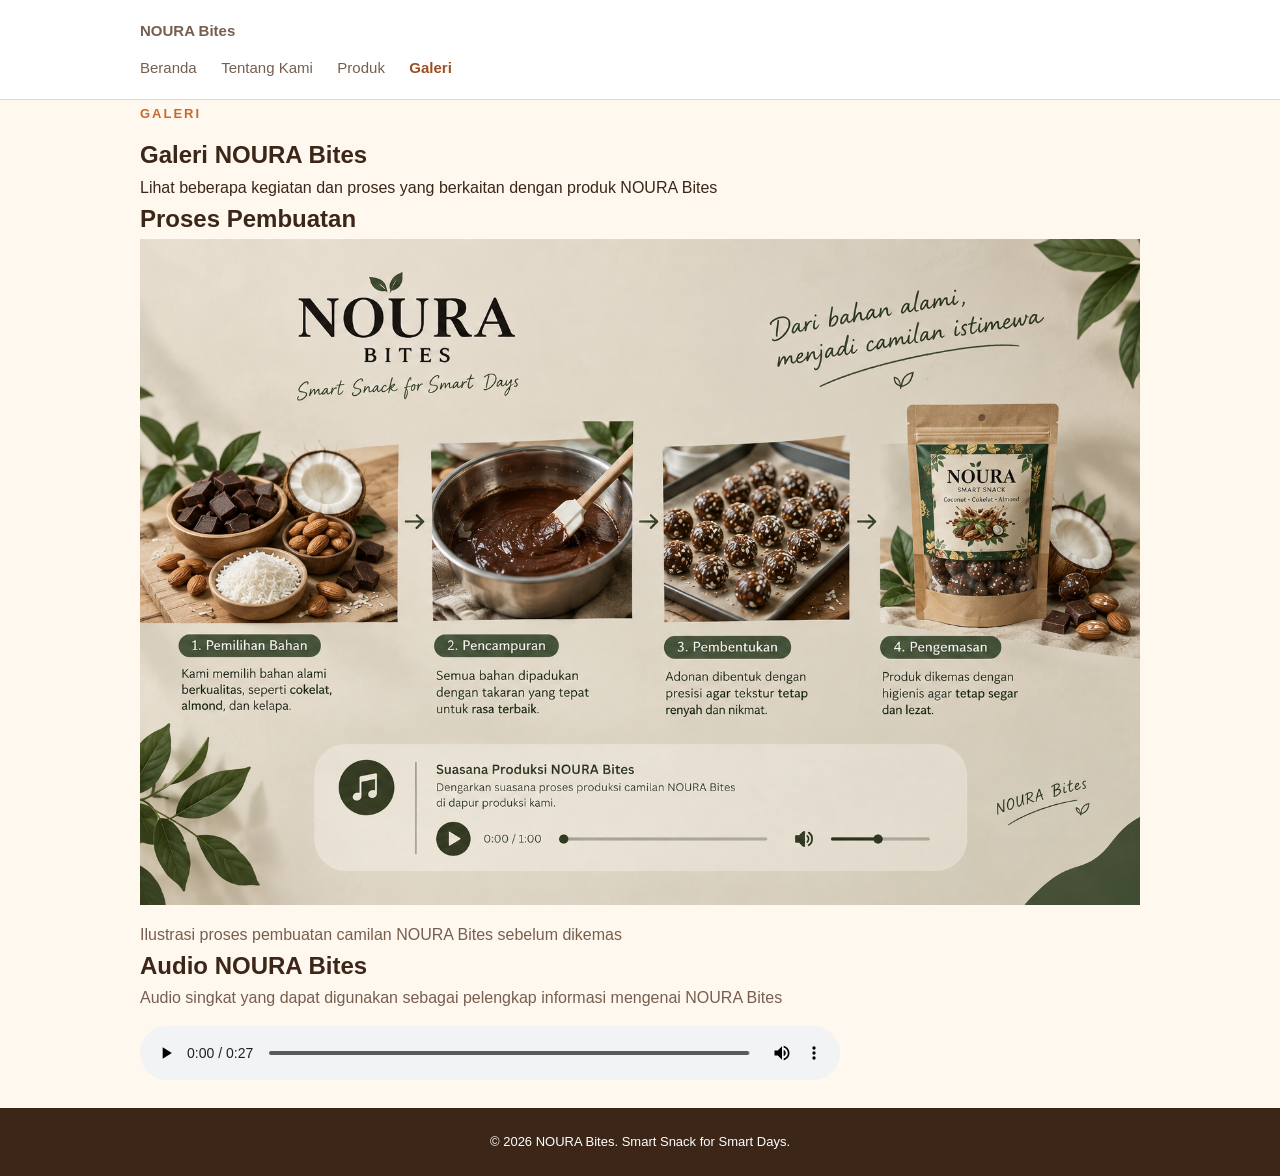
==== galeri.html @ 6779668d "feat(P03): tambah produk dan galeri" ====
<!DOCTYPE html>
<html lang="id">
<head>
    <meta charset="UTF-8">
    <meta name="viewport" content="width=device-width, initial-scale=1.0">
    <title>Galeri - NOURA Bites</title>
    <link rel="stylesheet" href="css/style.css">
</head>
<body>
    <!-- SKIP LINK -->
    <a class="skip-link" href="#konten">
        Lewati ke konten utama
    </a>

    <!-- HEADER -->
    <header class="site-header">
        <nav class="nav" aria-label="Navigasi Utama">

            <a class="brand" href="index.html">
                NOURA Bites
            </a>

            <ul>

                <li>
                    <a href="index.html">
                        Beranda
                    </a>
                </li>
                <li>
                    <a href="tentang.html">
                        Tentang Kami
                    </a>
                </li>
                <li>
                    <a href="produk.html">
                        Produk
                    </a>
                </li>
                <li>
                    <a href="galeri.html" aria-current="page">
                        Galeri
                    </a>
                </li>

            </ul>

        </nav>
    </header>

    <!-- MAIN -->
    <main id="konten" class="page">
        <!-- PENGANTAR GALERI -->
        <section aria-labelledby="galeri-title">
            <p class="eyebrow">
                GALERI
            </p>

            <h1 id="galeri-title">
                Galeri NOURA Bites
            </h1>
            <p>
                Lihat beberapa kegiatan dan proses yang berkaitan dengan produk NOURA Bites
            </p>
        </section>

        <section aria-labelledby="proses-title">
            <h2 id="proses-title">
                Proses Pembuatan
            </h2>
            <figure>
                <img src="assets/images/proses-noura.png"
                     alt="Ilustrasi proses pembuatan camilan NOURA Bites">
                <figcaption>Ilustrasi proses pembuatan camilan NOURA Bites sebelum dikemas</figcaption>
            </figure>
        </section>

        <section aria-labelledby="audio-title">
            <h2 id="audio-title">
                Audio NOURA Bites
            </h2>
           <p id="audio-description">
            Audio singkat yang dapat digunakan sebagai pelengkap informasi mengenai NOURA Bites
           </p>

           <audio controls aria-describedby="audio-description">
            <source src="assets/audio/noura-bites.mp3"
                    type="audio/mpeg">
                    Browser anda tidak mendukung pemutaran audio
           </audio>
        </section>
    </main>


    <!-- FOOTER -->
    <footer class="site-footer">

        <p>
            © 2026 NOURA Bites. Smart Snack for Smart Days.
        </p>

    </footer>
</body>
</html>
---- css/style.css ----
/* ==================================================
   1. RESET DAN DASAR
   ================================================== */

* {
    margin: 0;
    padding: 0;
    box-sizing: border-box;
}

body {
    line-height: 1.6;
    color: #3b2618;
    background-color: #fff8ef;
    font-family: Arial, sans-serif;
}

.page {
    width: 90%;
    max-width: 1000px;
    margin: 0 auto;
}

img {
    max-width: 100%;
    height: auto;
}


/* ==================================================
   2. HEADER DAN NAVIGASI
   ================================================== */

.site-header {
    padding: 18px 20px;
    background-color: #ffffff;
    border-bottom: 1px solid #ead8c8;
}

.nav {
    width: 90%;
    max-width: 1000px;
    margin: 0 auto;
}

.brand {
    display: inline-block;
    margin-bottom: 12px;
    color: #3b2618;
    font-size: 20px;
    font-weight: bold;
    text-decoration: none;
}

.nav ul {
    margin: 0;
    padding: 0;
    list-style: none;
}

.nav li {
    display: inline-block;
    margin-right: 20px;
}

.nav a {
    color: #765f4f;
    font-size: 15px;
    text-decoration: none;
}

.nav a:hover {
    color: #9f4f1f;
}

.nav a[aria-current="page"] {
    color: #9f4f1f;
    font-weight: bold;
}


/* ==================================================
   3. AKSESIBILITAS DAN FOCUS
   ================================================== */

.skip-link {
    position: absolute;
    left: -9999px;
    padding: 8px 12px;
    color: white;
    background-color: #3b2618;
    text-decoration: none;
    z-index: 1000;
}

.skip-link:focus {
    top: 8px;
    left: 8px;
}

a:focus-visible,
button:focus-visible,
audio:focus-visible {
    outline: 3px solid #c56b2d;
    outline-offset: 3px;
}


/* ==================================================
   4. TEKS UMUM
   ================================================== */

.eyebrow {
    display: inline-block;
    margin-bottom: 12px;
    color: #c56b2d;
    font-size: 13px;
    font-weight: bold;
    letter-spacing: 2px;
}

.section-heading {
    max-width: 750px;
    margin: 0 auto 40px;
    text-align: center;
}

.section-heading h1 {
    margin-bottom: 15px;
    font-size: 42px;
    line-height: 1.2;
}

.section-heading h2 {
    margin-bottom: 12px;
    font-size: 32px;
    line-height: 1.2;
}

.section-heading > p:last-child {
    color: #765f4f;
}


/* ==================================================
   5. BERANDA - HERO
   ================================================== */

.hero {
    min-height: 540px;
    display: flex;
    align-items: center;
    justify-content: space-between;
    gap: 50px;
    padding: 70px 0;
}

.hero-content {
    width: 55%;
    max-width: 580px;
}

.hero h1 {
    margin-bottom: 18px;
    font-size: 58px;
    line-height: 1.1;
}

.hero-text {
    margin-bottom: 14px;
    font-size: 23px;
    font-weight: bold;
}

.hero-description {
    max-width: 500px;
    margin-bottom: 28px;
    color: #765f4f;
}

.hero-product-circle {
    width: 40%;
    display: flex;
    flex-direction: column;
    align-items: center;
    justify-content: center;
    text-align: center;
}

.hero-image {
    width: 280px;
    max-width: 100%;
    height: auto;
}

.hero-product-circle > p {
    margin-top: 16px;
    color: #8a6d58;
    font-size: 14px;
}


/* ==================================================
   6. BUTTON
   ================================================== */

button {
    padding: 13px 22px;
    color: white;
    background-color: #9f4f1f;
    border: none;
    border-radius: 10px;
    font-size: 15px;
    font-weight: bold;
    cursor: pointer;
}

button:hover {
    background-color: #8d4319;
}


/* ==================================================
   7. BERANDA - PRODUK
   ================================================== */

.products-section {
    padding: 65px 0;
}

.products {
    display: grid;
    grid-template-columns: repeat(3, 1fr);
    gap: 25px;
    list-style: none;
}

.product-card {
    padding: 28px;
    background-color: white;
    border: 1px solid #ead8c8;
    border-radius: 16px;
    box-shadow: 0 6px 18px rgba(80, 45, 20, 0.07);
}

.product-card:hover {
    transform: translateY(-3px);
}

.product-icon {
    width: 60px;
    height: 60px;
    display: flex;
    align-items: center;
    justify-content: center;
    margin-bottom: 20px;
    background-color: #fff0df;
    border-radius: 15px;
    font-size: 28px;
}

.product-info h3 {
    margin-bottom: 10px;
    font-size: 21px;
}

.product-info p {
    margin-bottom: 18px;
    color: #765f4f;
    font-size: 14px;
}

.product-info strong {
    color: #c56b2d;
    font-size: 19px;
}

.product-card.featured {
    border: 2px solid #e2a36d;
}

.product-seller {
    display: inline-block;
    margin-bottom: 12px;
    padding: 5px 9px;
    color: #9f4f1f;
    background-color: #fff0df;
    border-radius: 20px;
    font-size: 11px;
    font-weight: bold;
}


/* ==================================================
   8. BERANDA - PROMO
   ================================================== */

.promo-section {
    display: flex;
    align-items: center;
    justify-content: space-between;
    gap: 30px;
    margin: 30px 0 55px;
    padding: 40px;
    color: white;
    background-color: #3b2618;
    border-radius: 20px;
}

.promo-section .eyebrow {
    color: #e7a56e;
}

.promo-section h2 {
    margin-bottom: 10px;
    font-size: 32px;
    line-height: 1.3;
}

.promo-section p:last-child {
    color: #ead8c8;
}


/* ==================================================
   9. KONTAK SINGKAT
   ================================================== */

.contact-section {
    padding: 45px 0 60px;
}

.contact-section .section-heading {
    max-width: 750px;
    padding: 30px;
    background-color: white;
    border: 1px solid #ead8c8;
    border-radius: 16px;
    box-shadow: 0 6px 18px rgba(80, 45, 20, 0.07);
}

.contact-section .section-heading p {
    margin-bottom: 10px;
    color: #765f4f;
}

.contact-section .section-heading strong {
    color: #3b2618;
}

.contact-section .section-heading a {
    color: #9f4f1f;
    font-weight: bold;
    text-decoration: none;
}

.contact-section .section-heading a:hover {
    text-decoration: underline;
}


/* ==================================================
   10. HALAMAN TENTANG KAMI
   ================================================== */

.about-section {
    padding: 65px 0;
}

.about-section > .section-heading {
    margin-bottom: 40px;
}

.about-section > section {
    margin-bottom: 24px;
    padding: 28px;
    background-color: white;
    border: 1px solid #ead8c8;
    border-radius: 16px;
    box-shadow: 0 6px 18px rgba(80, 45, 20, 0.07);
}

.about-section > section:last-child {
    margin-bottom: 0;
}

.about-section h2 {
    margin-bottom: 12px;
    font-size: 25px;
}

.about-section h3 {
    margin-top: 20px;
    margin-bottom: 8px;
    font-size: 20px;
}

.about-section p {
    margin-bottom: 10px;
    color: #765f4f;
}


/* ==================================================
   11. HALAMAN PRODUK
   ================================================== */

.product-intro {
    padding: 40px 0 25px;
    max-width: 800px;
}

.product-intro h1 {
    margin-bottom: 15px;
    font-size: 42px;
    line-height: 1.2;
}

.product-intro > p:last-child {
    color: #765f4f;
}


/* KATEGORI PRODUK */

.category-section {
    margin-bottom: 20px;
    padding: 30px;
    background-color: white;
    border-radius: 16px;
    box-shadow: 0 8px 25px rgba(80, 45, 20, 0.08);
}

.category-section h2 {
    margin-bottom: 15px;
    font-size: 24px;
}

.category-section ul {
    margin-top: 15px;
    padding: 0;
    list-style: none;
}

.category-section li {
    display: inline-block;
    margin-right: 8px;
    margin-bottom: 8px;
    padding: 8px 15px;
    color: #9f4f1f;
    background-color: #fff0df;
    border-radius: 20px;
    font-size: 14px;
    font-weight: bold;
}


/* KATALOG PRODUK */

.catalog-section {
    padding: 20px 0 50px;
}

.catalog-section h2 {
    margin-bottom: 15px;
    font-size: 28px;
}


/* ==================================================
   12. TABEL KATALOG
   ================================================== */

table {
    width: 100%;
    border-collapse: collapse;
    overflow: hidden;
    background-color: white;
    border-radius: 12px;
    box-shadow: 0 8px 25px rgba(80, 45, 20, 0.08);
}

caption {
    margin-bottom: 10px;
    color: #3b2618;
    font-weight: bold;
    text-align: left;
}

th,
td {
    padding: 12px 14px;
    text-align: left;
    border: 1px solid #ead8c8;
}

thead th {
    color: #3b2618;
    background-color: #f3dfc9;
}

tbody th {
    color: #3b2618;
    background-color: #fffaf5;
}

tbody td {
    color: #765f4f;
    background-color: white;
}

tbody tr:hover td,
tbody tr:hover th {
    background-color: #fff0df;
}


/* ==================================================
   13. HALAMAN GALERI
   ================================================== */

.gallery-intro {
    padding: 40px 0;
}

.gallery-intro h1 {
    margin-bottom: 15px;
    font-size: 42px;
    line-height: 1.2;
}

.gallery-intro > p:last-child {
    color: #765f4f;
}


/* CARD PROSES PEMBUATAN */

.gallery-process {
    margin-bottom: 30px;
    padding: 30px;
    background-color: white;
    border-radius: 16px;
    box-shadow: 0 8px 25px rgba(80, 45, 20, 0.08);
}

.gallery-process h2 {
    margin-bottom: 20px;
    font-size: 26px;
}


/* GAMBAR GALERI */

.gallery-process figure {
    margin: 0;
    padding: 0;
}

.gallery-process img {
    display: block;
    width: 100%;
    max-width: 800px;
    margin: 0 auto;
    border-radius: 10px;
}

figcaption {
    margin-top: 10px;
    color: #765f4f;
    line-height: 1.5;
}


/* AUDIO */

.gallery-audio {
    margin-bottom: 30px;
}

.gallery-audio h2 {
    margin-bottom: 15px;
    font-size: 26px;
}

#audio-description {
    margin-bottom: 15px;
    color: #765f4f;
}

audio {
    width: 100%;
    max-width: 700px;
}


/* ==================================================
   14. FOOTER
   ================================================== */

.site-footer {
    margin-top: 20px;
    padding: 24px 20px;
    color: white;
    background-color: #3b2618;
    text-align: center;
}

.site-footer p {
    font-size: 13px;
}


/* ==================================================
   15. RESPONSIVE - TABLET
   ================================================== */

@media (max-width: 800px) {

    .hero {
        flex-direction: column;
        text-align: center;
    }

    .hero-content {
        width: 100%;
    }

    .hero-description {
        margin-right: auto;
        margin-left: auto;
    }

    .hero-product-circle {
        width: 100%;
    }

    .products {
        grid-template-columns: 1fr;
    }

    .promo-section {
        flex-direction: column;
        text-align: center;
    }
}


/* ==================================================
   16. RESPONSIVE - HP
   ================================================== */

@media (max-width: 500px) {

    .page,
    .nav {
        width: 92%;
    }

    .nav li {
        margin-right: 10px;
        margin-bottom: 5px;
    }

    .nav a {
        font-size: 14px;
    }

    .hero {
        padding: 45px 0;
    }

    .hero h1 {
        font-size: 45px;
    }

    .hero-text {
        font-size: 20px;
    }

    .section-heading h1,
    .product-intro h1,
    .gallery-intro h1 {
        font-size: 32px;
    }

    .section-heading h2 {
        font-size: 28px;
    }

    .promo-section {
        padding: 30px 20px;
    }

    .promo-section h2 {
        font-size: 26px;
    }

    .about-section > section,
    .category-section,
    .gallery-audio {
        padding: 22px;
    }

    th,
    td {
        padding: 9px 10px;
        font-size: 14px;
    }
}
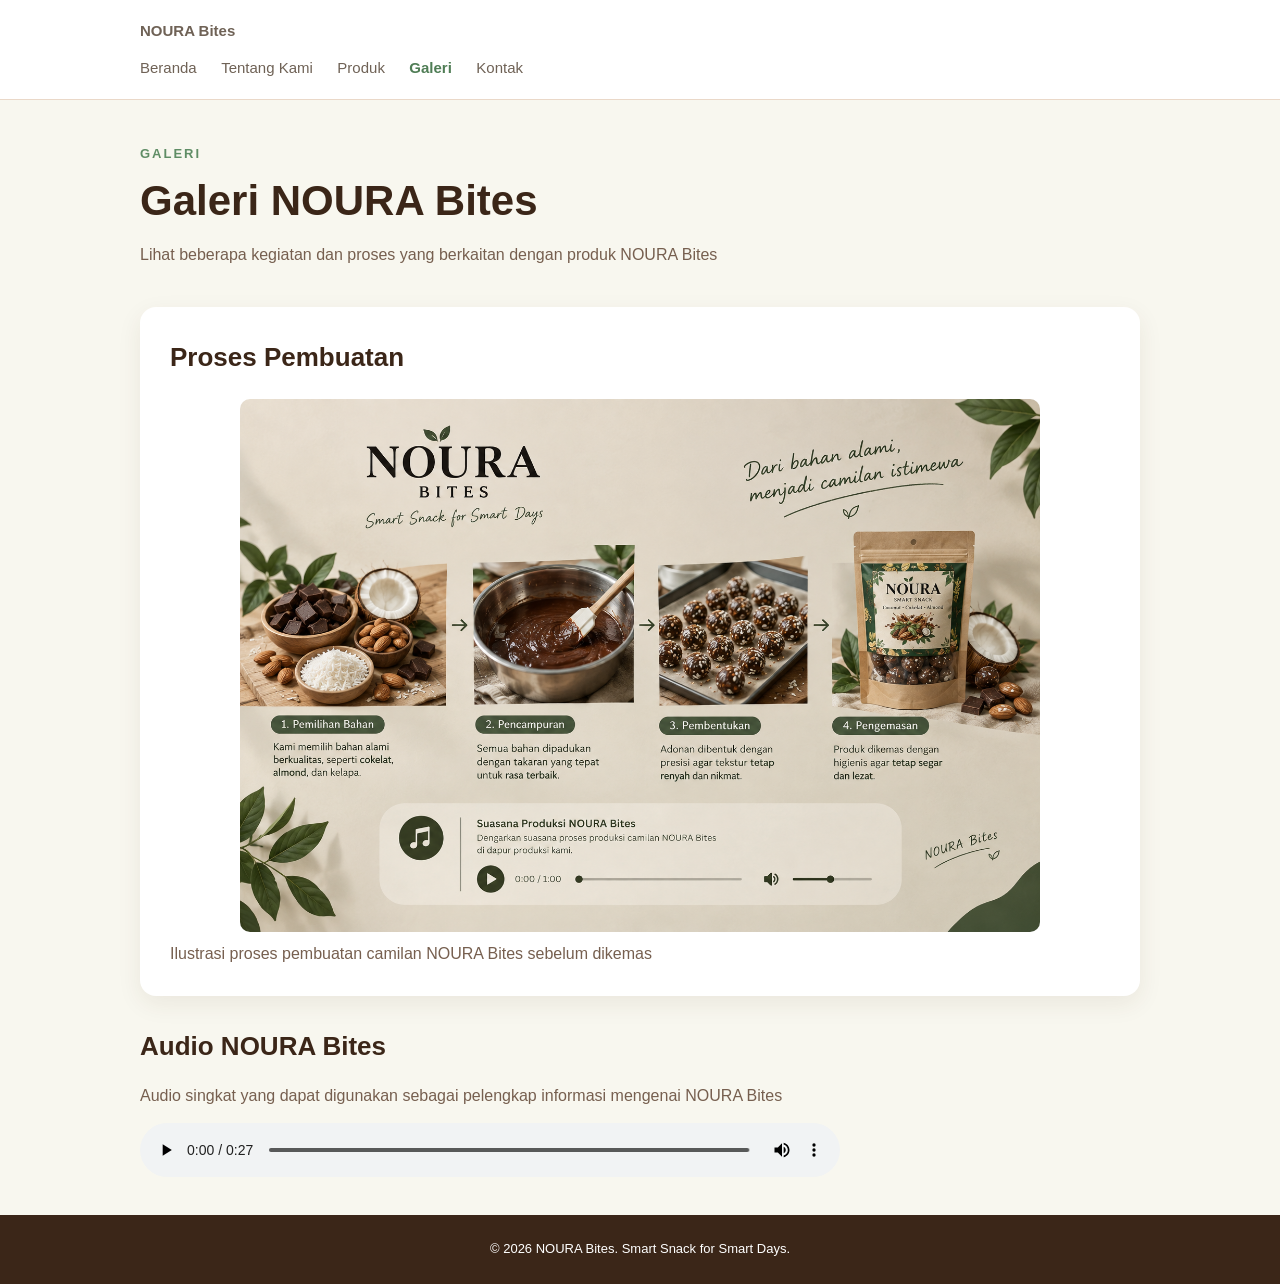
==== commit 056e81a4: "feat(p04): tambah form kontak aksesibel dan preview" ====
--- a/galeri.html
+++ b/galeri.html
@@ -8,66 +8,43 @@
 </head>
 <body>
     <!-- SKIP LINK -->
-    <a class="skip-link" href="#konten">
-        Lewati ke konten utama
-    </a>
+    <a class="skip-link" href="#konten">Lewati ke konten utama</a>
 
     <!-- HEADER -->
     <header class="site-header">
         <nav class="nav" aria-label="Navigasi Utama">
-
-            <a class="brand" href="index.html">
-                NOURA Bites
-            </a>
-
+            <a class="brand" href="index.html">NOURA Bites</a>
             <ul>
-
                 <li>
-                    <a href="index.html">
-                        Beranda
-                    </a>
+                    <a href="index.html">Beranda</a>
                 </li>
                 <li>
-                    <a href="tentang.html">
-                        Tentang Kami
-                    </a>
+                    <a href="tentang.html">Tentang Kami</a>
                 </li>
                 <li>
-                    <a href="produk.html">
-                        Produk
-                    </a>
+                    <a href="produk.html">Produk</a>
                 </li>
                 <li>
-                    <a href="galeri.html" aria-current="page">
-                        Galeri
-                    </a>
+                    <a href="galeri.html" aria-current="page">Galeri</a>
                 </li>
-
+                <li>
+                    <a href="kontak.html">Kontak</a>
+                </li>
             </ul>
-
         </nav>
     </header>
 
     <!-- MAIN -->
     <main id="konten" class="page">
         <!-- PENGANTAR GALERI -->
-        <section aria-labelledby="galeri-title">
-            <p class="eyebrow">
-                GALERI
-            </p>
-
-            <h1 id="galeri-title">
-                Galeri NOURA Bites
-            </h1>
-            <p>
-                Lihat beberapa kegiatan dan proses yang berkaitan dengan produk NOURA Bites
-            </p>
+        <section class="gallery-intro" aria-labelledby="galeri-title">
+            <p class="eyebrow">GALERI</p>
+            <h1 id="galeri-title">Galeri NOURA Bites</h1>
+            <p>Lihat beberapa kegiatan dan proses yang berkaitan dengan produk NOURA Bites</p>
         </section>
 
-        <section aria-labelledby="proses-title">
-            <h2 id="proses-title">
-                Proses Pembuatan
-            </h2>
+        <section class="gallery-process" aria-labelledby="proses-title">
+            <h2 id="proses-title">Proses Pembuatan</h2>
             <figure>
                 <img src="assets/images/proses-noura.png"
                      alt="Ilustrasi proses pembuatan camilan NOURA Bites">
@@ -75,30 +52,21 @@
             </figure>
         </section>
 
-        <section aria-labelledby="audio-title">
-            <h2 id="audio-title">
-                Audio NOURA Bites
-            </h2>
-           <p id="audio-description">
-            Audio singkat yang dapat digunakan sebagai pelengkap informasi mengenai NOURA Bites
-           </p>
-
-           <audio controls aria-describedby="audio-description">
-            <source src="assets/audio/noura-bites.mp3"
-                    type="audio/mpeg">
-                    Browser anda tidak mendukung pemutaran audio
-           </audio>
+        <section class="gallery-audio" aria-labelledby="audio-title">
+            <h2 id="audio-title">Audio NOURA Bites</h2>
+            <p id="audio-description">Audio singkat yang dapat digunakan sebagai pelengkap informasi mengenai NOURA Bites</p>
+            <audio controls aria-describedby="audio-description">
+                <source src="assets/audio/noura-bites.mp3"
+                        type="audio/mpeg">
+                        Browser anda tidak mendukung pemutaran audio
+            </audio>
         </section>
     </main>
 
 
     <!-- FOOTER -->
     <footer class="site-footer">
-
-        <p>
-            © 2026 NOURA Bites. Smart Snack for Smart Days.
-        </p>
-
+        <p>© 2026 NOURA Bites. Smart Snack for Smart Days.</p>
     </footer>
 </body>
 </html>
--- a/css/style.css
+++ b/css/style.css
@@ -11,7 +11,7 @@
 body {
     line-height: 1.6;
     color: #3b2618;
-    background-color: #fff8ef;
+    background-color: #f8f7ef;
     font-family: Arial, sans-serif;
 }
 
@@ -46,7 +46,7 @@
 .brand {
     display: inline-block;
     margin-bottom: 12px;
-    color: #3b2618;
+    color: #355c3a;
     font-size: 20px;
     font-weight: bold;
     text-decoration: none;
@@ -64,17 +64,17 @@
 }
 
 .nav a {
-    color: #765f4f;
+    color: #6f6256;
     font-size: 15px;
     text-decoration: none;
 }
 
 .nav a:hover {
-    color: #9f4f1f;
+    color: #4f7d55;
 }
 
 .nav a[aria-current="page"] {
-    color: #9f4f1f;
+    color: #4f7d55;
     font-weight: bold;
 }
 
@@ -113,7 +113,7 @@
 .eyebrow {
     display: inline-block;
     margin-bottom: 12px;
-    color: #c56b2d;
+    color: #5f8d65;
     font-size: 13px;
     font-weight: bold;
     letter-spacing: 2px;
@@ -151,12 +151,15 @@
     display: flex;
     align-items: center;
     justify-content: space-between;
-    gap: 50px;
-    padding: 70px 0;
+    gap: 80px;
+    padding: 70px 55px;
+    margin-top: 30px;
+    background: linear-gradient(135deg, #f5efe3, #eaf2e8);
+    border-radius: 28px;
 }
 
 .hero-content {
-    width: 55%;
+    width: 48%;
     max-width: 580px;
 }
 
@@ -179,7 +182,7 @@
 }
 
 .hero-product-circle {
-    width: 40%;
+    width: 38%;
     display: flex;
     flex-direction: column;
     align-items: center;
@@ -188,9 +191,11 @@
 }
 
 .hero-image {
-    width: 280px;
+    width: 300px;
     max-width: 100%;
     height: auto;
+    border-radius: 24px;
+    filter: drop-shadow(0 10px 18px rgba(60, 50, 40, 0.15));
 }
 
 .hero-product-circle > p {
@@ -207,7 +212,7 @@
 button {
     padding: 13px 22px;
     color: white;
-    background-color: #9f4f1f;
+    background-color: #4f7d55;
     border: none;
     border-radius: 10px;
     font-size: 15px;
@@ -216,7 +221,7 @@
 }
 
 button:hover {
-    background-color: #8d4319;
+    background-color: #3f6745;
 }
 
 
@@ -237,14 +242,15 @@
 
 .product-card {
     padding: 28px;
-    background-color: white;
-    border: 1px solid #ead8c8;
-    border-radius: 16px;
-    box-shadow: 0 6px 18px rgba(80, 45, 20, 0.07);
+    background-color: #ffffff;
+    border: 1px solid #e1e5d9;
+    border-radius: 18px;
+    box-shadow: 0 8px 22px rgba(60, 80, 50, 0.08);
 }
 
 .product-card:hover {
-    transform: translateY(-3px);
+    transform: translateY(-5px);
+    box-shadow: 0 12px 28px rgba(60, 80, 50, 0.12);
 }
 
 .product-icon {
@@ -254,7 +260,7 @@
     align-items: center;
     justify-content: center;
     margin-bottom: 20px;
-    background-color: #fff0df;
+    background-color: #edf4e9;
     border-radius: 15px;
     font-size: 28px;
 }
@@ -271,7 +277,7 @@
 }
 
 .product-info strong {
-    color: #c56b2d;
+    color: #5f8d65;
     font-size: 19px;
 }
 
@@ -331,16 +337,16 @@
 }
 
 .contact-section .section-heading {
-    max-width: 750px;
-    padding: 30px;
+    max-width: 650px;
+    padding: 32px;
     background-color: white;
     border: 1px solid #ead8c8;
-    border-radius: 16px;
-    box-shadow: 0 6px 18px rgba(80, 45, 20, 0.07);
+    border-radius: 20px;
+    box-shadow: 0 8px 22px rgba(80, 45, 20, 0.07);
 }
 
 .contact-section .section-heading p {
-    margin-bottom: 10px;
+    margin-bottom: 12px;
     color: #765f4f;
 }
 
@@ -364,20 +370,20 @@
    ================================================== */
 
 .about-section {
-    padding: 65px 0;
+    padding: 55px 0 70px;
 }
 
 .about-section > .section-heading {
-    margin-bottom: 40px;
+    margin-bottom: 32px;
 }
 
 .about-section > section {
-    margin-bottom: 24px;
-    padding: 28px;
+    margin-bottom: 18px;
+    padding: 25px 28px;
     background-color: white;
     border: 1px solid #ead8c8;
-    border-radius: 16px;
-    box-shadow: 0 6px 18px rgba(80, 45, 20, 0.07);
+    border-radius: 18px;
+    box-shadow: 0 7px 20px rgba(06, 80, 50, 0.06);
 }
 
 .about-section > section:last-child {
@@ -385,12 +391,12 @@
 }
 
 .about-section h2 {
-    margin-bottom: 12px;
+    margin-bottom: 10px;
     font-size: 25px;
 }
 
 .about-section h3 {
-    margin-top: 20px;
+    margin-top: 18px;
     margin-bottom: 8px;
     font-size: 20px;
 }
@@ -707,4 +713,127 @@
         padding: 9px 10px;
         font-size: 14px;
     }
+}
+
+/* ==================================================
+   17. KONTAK FORM
+   ================================================== */
+#form-kontak {
+    width: 100%;
+    max-width: 750px;
+    margin: 20px auto 30px;
+    padding: 35px;
+    background-color: white;
+    border: 1px solid #e1e5d9;
+    border-radius: 20px;
+    box-shadow: 0 8px 25px rgba(60, 50, 40, 0.08);
+}
+
+.field {
+    margin-bottom: 20px;
+}
+
+.field label {
+    display: block;
+    margin-bottom: 7px;
+    color: #3b2618;
+    font-weight: 600;
+}
+
+/* INPUT, SELECT, TEXTAREA */
+#form-kontak .field input,
+#form-kontak select,
+#form-kontak textarea {
+    width: 100%;
+    padding: 12px 14px;
+    color: #3b2618;
+    background-color: #fcfcf8;
+    border: 1px solid #d8d8cc;
+    border-radius: 10px;
+    font-family: Arial, sans-serif;
+    font-size: 15px;
+}
+
+#form-kontak .field input:focus,
+#form-kontak select:focus,
+#form-kontak textarea:focus {
+    border-color: #5f8d65;
+    outline: 3px solid #dcebdc;
+}
+
+/* FIELDSET */
+#form-kontak fieldset {
+    margin: 0 0 22px;
+    padding: 18px 20px;
+    border: 1px solid #dfe5d8;
+    border-radius: 12px;
+    background-color: #fbfcf8;
+}
+
+#form-kontak legend {
+    padding: 0 8px;
+    color: #4f7d55;
+    font-weight: bold;
+}
+
+/* RADIO BUTTON */
+#form-kontak fieldset label {
+    display: flex;
+    align-items: center;
+    margin: 10px 0;
+    color: #3b2618;
+    font-weight: normal;
+    cursor: pointer;
+}
+
+#form-kontak fieldset input[type="radio"] {
+    width: auto;
+    padding: 0;
+    margin: 0 8px 0 0;
+    border: none;
+    background: transparent;
+    border-radius: 0;
+    appearance: auto;
+}
+
+/* TEXTAREA */
+#form-kontak textarea {
+    min-height: 130px;
+    resize: vertical;
+}
+
+/* BUTTON */
+#form-kontak button {
+    margin-top: 5px;
+}
+
+/* PREVIEW FORM */
+.preview-section {
+    width: 100%;
+    max-width: 750px;
+    margin: 0 auto 60px;
+    padding: 35px;
+    background-color: white;
+    border: 1px solid #e1e5d9;
+    border-radius: 20px;
+    box-shadow: 0 8px 25px rgba(60, 50, 40, 0.08);
+}
+
+.preview-section h2 {
+    margin: 0 0 15px;
+    color: #3b2618;
+    font-size: 25px;
+}
+
+
+/* ISI PREVIEW */
+#preview-form {
+    min-height: 60px;
+    margin: 0;
+    padding: 18px;
+    white-space: pre-wrap;
+    color: #3b2618;
+    background-color: #f4f7ef;
+    border: 1px solid #dce5d5;
+    border-radius: 12px;
 }
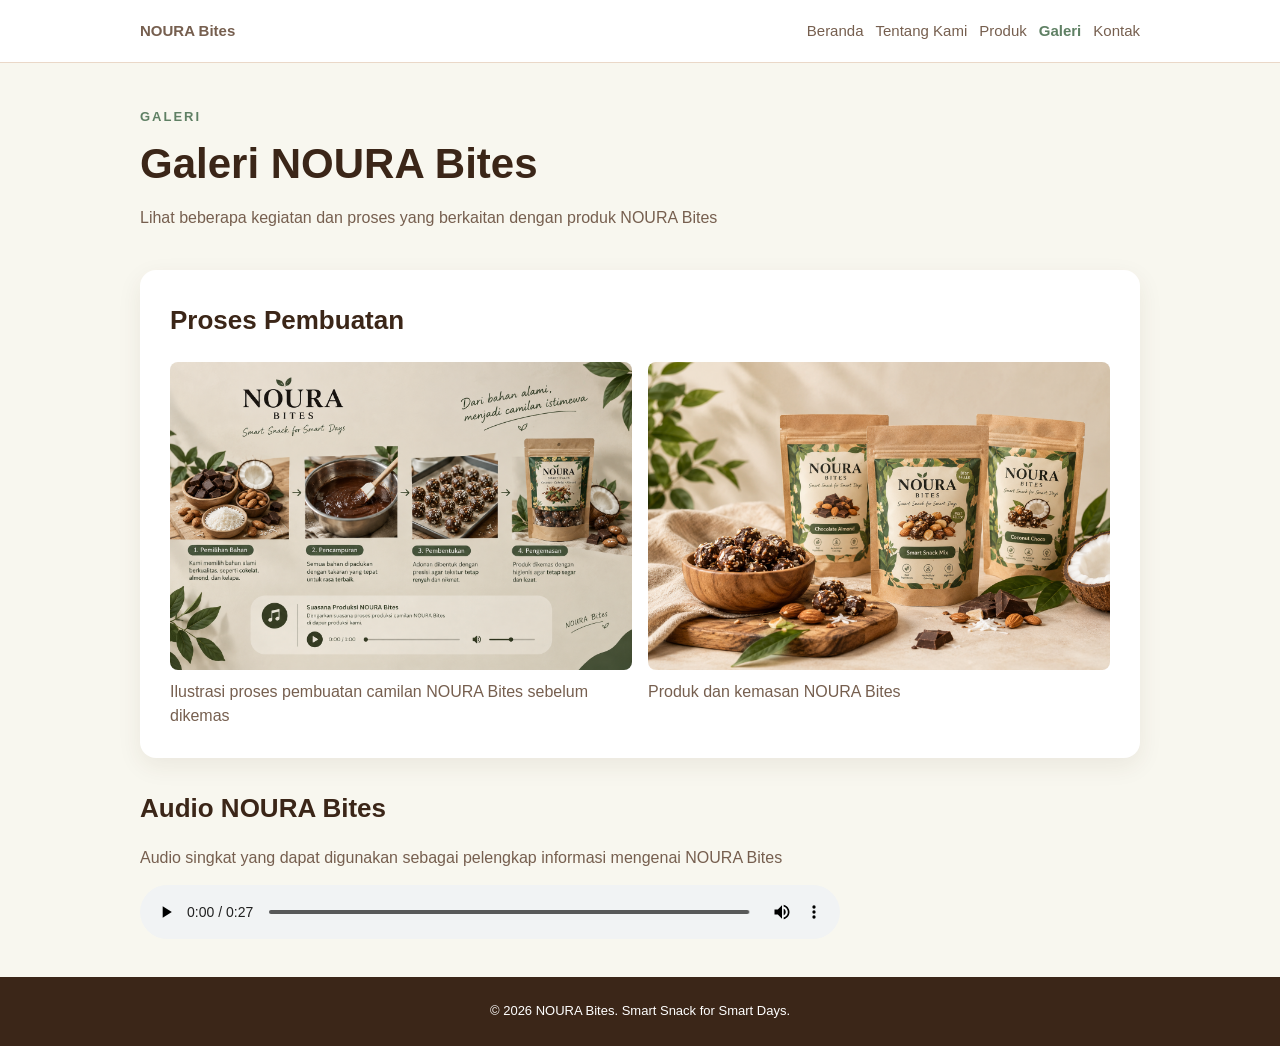
==== commit 532cf74f: "feat(p06): Implemen grid dan flexbox" ====
--- a/galeri.html
+++ b/galeri.html
@@ -45,11 +45,18 @@
 
         <section class="gallery-process" aria-labelledby="proses-title">
             <h2 id="proses-title">Proses Pembuatan</h2>
-            <figure>
-                <img src="assets/images/proses-noura.png"
-                     alt="Ilustrasi proses pembuatan camilan NOURA Bites">
-                <figcaption>Ilustrasi proses pembuatan camilan NOURA Bites sebelum dikemas</figcaption>
-            </figure>
+            <div class="gallery-grid">
+                <figure class="media-card">
+                    <img src="assets/images/proses-noura.png"
+                         alt="Ilustrasi proses pembuatan camilan NOURA Bites">
+                    <figcaption>Ilustrasi proses pembuatan camilan NOURA Bites sebelum dikemas</figcaption>
+                </figure>
+                <figure class="media-card">
+                    <img src="assets/images/produk-noura.png"
+                         alt="Produk dan kemasan NOURA Bites">
+                    <figcaption>Produk dan kemasan NOURA Bites</figcaption>
+                </figure>
+            </div>
         </section>
 
         <section class="gallery-audio" aria-labelledby="audio-title">
--- a/css/style.css
+++ b/css/style.css
@@ -1,8 +1,46 @@
+:root {
+    /* WARNA */
+    --color-primary: #5f8064;
+    --color-primary-strong: #456349;
+    --color-text: #3b2618;
+    --color-muted: #765f4f;
+    --color-surface: #ffffff;
+    --color-surface-soft: #f8f7ef;
+    --color-border: #ead8c8;
+    --color-focus: #9a4f1f;
+    --color-accent: #d97706;
+
+    /* STATUS */
+    --color-success: #166534;
+    --color-success-soft: #f0fdf4;
+    --color-danger: #b91c1c;
+    --color-danger-soft: #fef2f2;
+
+    /* SPACING */
+    --space-1: 0.5rem;
+    --space-2: 0.75rem;
+    --space-3: 1rem;
+    --space-4: 1.5rem;
+    --space-5: 2rem;
+    --space-6: 3rem;
+
+    /* RADIUS */
+    --radius-sm: 0.5rem;
+    --radius-md: 1rem;
+    --radius-lg: 1.5rem;
+
+    /* SHADOW */
+    --shadow-card: 0 8px 22px rgba(60, 80, 50, 0.08);
+}
+
+
 /* ==================================================
    1. RESET DAN DASAR
    ================================================== */
 
-* {
+*,
+*::before,
+*::after {
     margin: 0;
     padding: 0;
     box-sizing: border-box;
@@ -10,8 +48,8 @@
 
 body {
     line-height: 1.6;
-    color: #3b2618;
-    background-color: #f8f7ef;
+    color: var(--color-text);
+    background-color: var(--color-surface-soft);
     font-family: Arial, sans-serif;
 }
 
@@ -33,48 +71,57 @@
 
 .site-header {
     padding: 18px 20px;
-    background-color: #ffffff;
-    border-bottom: 1px solid #ead8c8;
+    background-color: var(--color-surface);
+    border-bottom: 1px solid var(--color-border);
 }
 
 .nav {
     width: 90%;
     max-width: 1000px;
     margin: 0 auto;
+
+    /* FLEXBOX */
+    display: flex;
+    align-items: center;
+    justify-content: space-between;
+    gap: var(--space-3);
 }
 
 .brand {
     display: inline-block;
-    margin-bottom: 12px;
-    color: #355c3a;
+    margin-bottom: 0;
+    color: var(--color-primary-strong);
     font-size: 20px;
     font-weight: bold;
     text-decoration: none;
 }
 
 .nav ul {
+    display: flex;
+    flex-wrap: wrap;
+    gap: var(--space-2);
+
     margin: 0;
     padding: 0;
     list-style: none;
 }
 
 .nav li {
-    display: inline-block;
-    margin-right: 20px;
+    margin: 0;
 }
 
 .nav a {
-    color: #6f6256;
+    color: var(--color-muted);
     font-size: 15px;
     text-decoration: none;
 }
 
 .nav a:hover {
-    color: #4f7d55;
+    color: var(--color-primary);
 }
 
 .nav a[aria-current="page"] {
-    color: #4f7d55;
+    color: var(--color-primary);
     font-weight: bold;
 }
 
@@ -86,11 +133,13 @@
 .skip-link {
     position: absolute;
     left: -9999px;
+    z-index: 1000;
+
     padding: 8px 12px;
+
     color: white;
-    background-color: #3b2618;
+    background-color: var(--color-text);
     text-decoration: none;
-    z-index: 1000;
 }
 
 .skip-link:focus {
@@ -101,7 +150,7 @@
 a:focus-visible,
 button:focus-visible,
 audio:focus-visible {
-    outline: 3px solid #c56b2d;
+    outline: 3px solid var(--color-focus);
     outline-offset: 3px;
 }
 
@@ -113,7 +162,8 @@
 .eyebrow {
     display: inline-block;
     margin-bottom: 12px;
-    color: #5f8d65;
+
+    color: var(--color-primary);
     font-size: 13px;
     font-weight: bold;
     letter-spacing: 2px;
@@ -138,28 +188,54 @@
 }
 
 .section-heading > p:last-child {
-    color: #765f4f;
-}
-
-
-/* ==================================================
-   5. BERANDA - HERO
+    color: var(--color-muted);
+}
+
+
+/* ==================================================
+   5. BUTTON UMUM
+   ================================================== */
+
+button {
+    padding: 13px 22px;
+
+    color: white;
+    background-color: var(--color-primary);
+
+    border: none;
+    border-radius: var(--radius-sm);
+
+    font-size: 15px;
+    font-weight: bold;
+
+    cursor: pointer;
+}
+
+button:hover {
+    background-color: var(--color-primary-strong);
+}
+
+
+/* ==================================================
+   6. BERANDA - HERO
    ================================================== */
 
 .hero {
     min-height: 540px;
-    display: flex;
+    margin-top: 30px;
+    padding: var(--space-6);
+
+    /* GRID */
+    display: grid;
+    grid-template-columns: 1.2fr 0.8fr;
     align-items: center;
-    justify-content: space-between;
-    gap: 80px;
-    padding: 70px 55px;
-    margin-top: 30px;
+    gap: var(--space-4);
+
     background: linear-gradient(135deg, #f5efe3, #eaf2e8);
-    border-radius: 28px;
+    border-radius: var(--radius-lg);
 }
 
 .hero-content {
-    width: 48%;
     max-width: 580px;
 }
 
@@ -171,6 +247,7 @@
 
 .hero-text {
     margin-bottom: 14px;
+
     font-size: 23px;
     font-weight: bold;
 }
@@ -178,74 +255,44 @@
 .hero-description {
     max-width: 500px;
     margin-bottom: 28px;
-    color: #765f4f;
-}
-
-.hero-product-circle {
-    width: 38%;
+
+    color: var(--color-muted);
+}
+
+.hero-image {
+    width: 100%;
+    max-width: 300px;
+    height: auto;
+
+    border-radius: var(--radius-md);
+    filter: drop-shadow(0 10px 18px rgba(60, 50, 40, 0.15));
+}
+
+
+/* ==================================================
+   7. BERANDA - PRODUK
+   ================================================== */
+
+.products-section {
+    padding: 65px 0;
+}
+
+.products {
+    display: block;
+}
+
+.product-card {
+    margin-bottom: var(--space-3);
+    padding: var(--space-4);
+
+    /* FLEXBOX */
     display: flex;
     flex-direction: column;
-    align-items: center;
-    justify-content: center;
-    text-align: center;
-}
-
-.hero-image {
-    width: 300px;
-    max-width: 100%;
-    height: auto;
-    border-radius: 24px;
-    filter: drop-shadow(0 10px 18px rgba(60, 50, 40, 0.15));
-}
-
-.hero-product-circle > p {
-    margin-top: 16px;
-    color: #8a6d58;
-    font-size: 14px;
-}
-
-
-/* ==================================================
-   6. BUTTON
-   ================================================== */
-
-button {
-    padding: 13px 22px;
-    color: white;
-    background-color: #4f7d55;
-    border: none;
-    border-radius: 10px;
-    font-size: 15px;
-    font-weight: bold;
-    cursor: pointer;
-}
-
-button:hover {
-    background-color: #3f6745;
-}
-
-
-/* ==================================================
-   7. BERANDA - PRODUK
-   ================================================== */
-
-.products-section {
-    padding: 65px 0;
-}
-
-.products {
-    display: grid;
-    grid-template-columns: repeat(3, 1fr);
-    gap: 25px;
-    list-style: none;
-}
-
-.product-card {
-    padding: 28px;
-    background-color: #ffffff;
-    border: 1px solid #e1e5d9;
-    border-radius: 18px;
-    box-shadow: 0 8px 22px rgba(60, 80, 50, 0.08);
+
+    background-color: var(--color-surface);
+    border: 1px solid var(--color-border);
+    border-radius: var(--radius-md);
+    box-shadow: var(--shadow-card);
 }
 
 .product-card:hover {
@@ -256,12 +303,16 @@
 .product-icon {
     width: 60px;
     height: 60px;
+
     display: flex;
     align-items: center;
     justify-content: center;
+
     margin-bottom: 20px;
-    background-color: #edf4e9;
-    border-radius: 15px;
+
+    background-color: var(--color-surface-soft);
+    border-radius: var(--radius-sm);
+
     font-size: 28px;
 }
 
@@ -272,26 +323,31 @@
 
 .product-info p {
     margin-bottom: 18px;
-    color: #765f4f;
+
+    color: var(--color-muted);
     font-size: 14px;
 }
 
 .product-info strong {
-    color: #5f8d65;
+    color: var(--color-primary);
     font-size: 19px;
 }
 
 .product-card.featured {
-    border: 2px solid #e2a36d;
+    border: 2px solid var(--color-accent);
 }
 
 .product-seller {
     display: inline-block;
+
     margin-bottom: 12px;
     padding: 5px 9px;
-    color: #9f4f1f;
-    background-color: #fff0df;
-    border-radius: 20px;
+
+    color: var(--color-primary-strong);
+    background-color: var(--color-surface-soft);
+
+    border-radius: var(--radius-md);
+
     font-size: 11px;
     font-weight: bold;
 }
@@ -302,15 +358,18 @@
    ================================================== */
 
 .promo-section {
+    margin: 30px 0 55px;
+    padding: 40px;
+
+    /* FLEXBOX */
     display: flex;
     align-items: center;
     justify-content: space-between;
     gap: 30px;
-    margin: 30px 0 55px;
-    padding: 40px;
+
     color: white;
-    background-color: #3b2618;
-    border-radius: 20px;
+    background-color: var(--color-text);
+    border-radius: var(--radius-md);
 }
 
 .promo-section .eyebrow {
@@ -329,7 +388,7 @@
 
 
 /* ==================================================
-   9. KONTAK SINGKAT
+   9. BERANDA - KONTAK SINGKAT
    ================================================== */
 
 .contact-section {
@@ -339,23 +398,24 @@
 .contact-section .section-heading {
     max-width: 650px;
     padding: 32px;
-    background-color: white;
-    border: 1px solid #ead8c8;
-    border-radius: 20px;
+
+    background-color: var(--color-surface);
+    border: 1px solid var(--color-border);
+    border-radius: var(--radius-md);
     box-shadow: 0 8px 22px rgba(80, 45, 20, 0.07);
 }
 
 .contact-section .section-heading p {
     margin-bottom: 12px;
-    color: #765f4f;
+    color: var(--color-muted);
 }
 
 .contact-section .section-heading strong {
-    color: #3b2618;
+    color: var(--color-text);
 }
 
 .contact-section .section-heading a {
-    color: #9f4f1f;
+    color: var(--color-focus);
     font-weight: bold;
     text-decoration: none;
 }
@@ -380,10 +440,11 @@
 .about-section > section {
     margin-bottom: 18px;
     padding: 25px 28px;
-    background-color: white;
-    border: 1px solid #ead8c8;
-    border-radius: 18px;
-    box-shadow: 0 7px 20px rgba(06, 80, 50, 0.06);
+
+    background-color: var(--color-surface);
+    border: 1px solid var(--color-border);
+    border-radius: var(--radius-md);
+    box-shadow: 0 7px 20px rgba(6, 80, 50, 0.06);
 }
 
 .about-section > section:last-child {
@@ -403,7 +464,7 @@
 
 .about-section p {
     margin-bottom: 10px;
-    color: #765f4f;
+    color: var(--color-muted);
 }
 
 
@@ -412,8 +473,8 @@
    ================================================== */
 
 .product-intro {
+    max-width: 800px;
     padding: 40px 0 25px;
-    max-width: 800px;
 }
 
 .product-intro h1 {
@@ -423,7 +484,7 @@
 }
 
 .product-intro > p:last-child {
-    color: #765f4f;
+    color: var(--color-muted);
 }
 
 
@@ -432,8 +493,9 @@
 .category-section {
     margin-bottom: 20px;
     padding: 30px;
-    background-color: white;
-    border-radius: 16px;
+
+    background-color: var(--color-surface);
+    border-radius: var(--radius-md);
     box-shadow: 0 8px 25px rgba(80, 45, 20, 0.08);
 }
 
@@ -450,21 +512,152 @@
 
 .category-section li {
     display: inline-block;
+
     margin-right: 8px;
     margin-bottom: 8px;
     padding: 8px 15px;
-    color: #9f4f1f;
+
+    color: var(--color-focus);
     background-color: #fff0df;
-    border-radius: 20px;
+
+    border-radius: var(--radius-md);
+
     font-size: 14px;
     font-weight: bold;
 }
 
 
+
+/* PRODUK PILIHAN - GRID */
+
+.featured-products {
+    margin-bottom: 24px;
+}
+
+.product-grid {
+    display: grid;
+    grid-template-columns: repeat(3, minmax(0, 1fr));
+    align-items: stretch;
+    gap: var(--space-4);
+}
+
+.product-grid .product-card {
+    position: relative;
+    min-width: 0;
+    min-height: 245px;
+    height: 100%;
+    margin-bottom: 0;
+    padding: var(--space-4);
+
+    display: flex;
+    flex-direction: column;
+
+    background-color: var(--color-surface);
+    border: 1px solid var(--color-border);
+    border-radius: var(--radius-md);
+    box-shadow: var(--shadow-card);
+
+    transition: transform 0.2s ease, box-shadow 0.2s ease;
+}
+
+.product-grid .product-card:hover {
+    transform: translateY(-4px);
+    box-shadow: 0 12px 28px rgba(60, 80, 50, 0.12);
+}
+
+.product-grid .product-card h3 {
+    margin-top: var(--space-2);
+    margin-bottom: var(--space-1);
+    font-size: 19px;
+    line-height: 1.35;
+}
+
+.product-grid .product-card p {
+    flex: 1;
+    margin-bottom: var(--space-4);
+    color: var(--color-muted);
+    font-size: 15px;
+}
+
+/* LABEL PRODUK */
+
+.product-badge {
+    align-self: flex-start;
+    padding: 5px 12px;
+
+    color: var(--color-primary-strong);
+    background-color: var(--color-success-soft);
+
+    border-radius: 999px;
+    font-size: 12px;
+    font-weight: 800;
+    letter-spacing: 0.4px;
+}
+
+/* KHUSUS LABEL BEST SELLER */
+
+.product-grid .product-card:nth-child(3) {
+    border-color: var(--color-primary);
+    border-width: 1.5px;
+}
+
+.product-grid .product-card:nth-child(3) .product-badge {
+    position: absolute;
+    top: -13px;
+    left: 20px;
+
+    padding: 6px 14px;
+    color: white;
+    background-color: var(--color-primary-strong);
+    border: 2px solid var(--color-surface);
+    box-shadow: 0 4px 10px rgba(60, 80, 50, 0.15);
+}
+
+/* HARGA DAN TOMBOL */
+
+.card-actions {
+    margin-top: auto;
+
+    display: flex;
+    align-items: center;
+    flex-wrap: wrap;
+    gap: var(--space-2);
+}
+
+.card-actions strong {
+    color: var(--color-text);
+    font-size: 15px;
+    white-space: nowrap;
+}
+
+.card-actions a {
+    display: inline-flex;
+    align-items: center;
+    justify-content: center;
+
+    padding: 9px 12px;
+
+    color: white;
+    background-color: var(--color-primary);
+    border-radius: var(--radius-sm);
+
+    font-size: 13px;
+    font-weight: bold;
+    text-decoration: none;
+    white-space: nowrap;
+
+    transition: background-color 0.2s ease;
+}
+
+.card-actions a:hover {
+    background-color: var(--color-primary-strong);
+}
+
+
 /* KATALOG PRODUK */
 
 .catalog-section {
-    padding: 20px 0 50px;
+    padding: 8px 0 50px;
 }
 
 .catalog-section h2 {
@@ -479,16 +672,19 @@
 
 table {
     width: 100%;
+
     border-collapse: collapse;
     overflow: hidden;
-    background-color: white;
-    border-radius: 12px;
+
+    background-color: var(--color-surface);
+    border-radius: var(--radius-sm);
     box-shadow: 0 8px 25px rgba(80, 45, 20, 0.08);
 }
 
 caption {
     margin-bottom: 10px;
-    color: #3b2618;
+
+    color: var(--color-text);
     font-weight: bold;
     text-align: left;
 }
@@ -496,23 +692,25 @@
 th,
 td {
     padding: 12px 14px;
+
     text-align: left;
-    border: 1px solid #ead8c8;
+
+    border: 1px solid var(--color-border);
 }
 
 thead th {
-    color: #3b2618;
+    color: var(--color-text);
     background-color: #f3dfc9;
 }
 
 tbody th {
-    color: #3b2618;
+    color: var(--color-text);
     background-color: #fffaf5;
 }
 
 tbody td {
-    color: #765f4f;
-    background-color: white;
+    color: var(--color-muted);
+    background-color: var(--color-surface);
 }
 
 tbody tr:hover td,
@@ -536,7 +734,17 @@
 }
 
 .gallery-intro > p:last-child {
-    color: #765f4f;
+    color: var(--color-muted);
+}
+
+
+/* GRID GALERI */
+
+.gallery-grid {
+    /* GRID */
+    display: grid;
+    grid-template-columns: repeat(2, minmax(0, 1fr));
+    gap: var(--space-3);
 }
 
 
@@ -545,8 +753,9 @@
 .gallery-process {
     margin-bottom: 30px;
     padding: 30px;
-    background-color: white;
-    border-radius: 16px;
+
+    background-color: var(--color-surface);
+    border-radius: var(--radius-md);
     box-shadow: 0 8px 25px rgba(80, 45, 20, 0.08);
 }
 
@@ -565,15 +774,19 @@
 
 .gallery-process img {
     display: block;
+
     width: 100%;
     max-width: 800px;
+
     margin: 0 auto;
-    border-radius: 10px;
+
+    border-radius: var(--radius-sm);
 }
 
 figcaption {
     margin-top: 10px;
-    color: #765f4f;
+
+    color: var(--color-muted);
     line-height: 1.5;
 }
 
@@ -591,7 +804,7 @@
 
 #audio-description {
     margin-bottom: 15px;
-    color: #765f4f;
+    color: var(--color-muted);
 }
 
 audio {
@@ -601,14 +814,260 @@
 
 
 /* ==================================================
-   14. FOOTER
+   14. HALAMAN KONTAK - LAYOUT P06
+   ================================================== */
+
+/* GRID UTAMA HALAMAN KONTAK */
+
+.contact-layout {
+    display: grid;
+    grid-template-columns: 0.85fr 1.15fr;
+    align-items: start;
+    gap: var(--space-4);
+    margin-top: var(--space-5);
+}
+
+/* INFORMASI KONTAK */
+
+.contact-layout .about-section {
+    padding: var(--space-4);
+    background-color: var(--color-surface);
+    border: 1px solid var(--color-border);
+    border-radius: var(--radius-md);
+    box-shadow: var(--shadow-card);
+}
+
+.contact-layout .about-section h1 {
+    margin-bottom: var(--space-3);
+    font-size: 38px;
+    line-height: 1.2;
+}
+
+.contact-layout .about-section p {
+    margin-bottom: 0;
+    color: var(--color-muted);
+}
+
+
+/* KELOMPOK PILIHAN FORM */
+
+/* FLEXBOX */
+.choice-group {
+    display: flex;
+    flex-direction: column;
+    gap: var(--space-2);
+}
+
+
+/* FORM KONTAK */
+
+#form-kontak {
+    width: 100%;
+    max-width: none;
+
+    margin: 0;
+    padding: 35px;
+
+    background-color: var(--color-surface);
+    border: 1px solid var(--color-border);
+    border-radius: var(--radius-md);
+    box-shadow: 0 8px 25px rgba(60, 50, 40, 0.08);
+}
+
+.field {
+    margin-bottom: 20px;
+}
+
+.field label {
+    display: block;
+
+    margin-bottom: 7px;
+
+    color: var(--color-text);
+    font-weight: 600;
+}
+
+
+/* INPUT, SELECT, TEXTAREA */
+
+#form-kontak .field input,
+#form-kontak select,
+#form-kontak textarea {
+    width: 100%;
+
+    padding: 12px 14px;
+
+    color: var(--color-text);
+    background-color: var(--color-surface-soft);
+
+    border: 1px solid var(--color-border);
+    border-radius: var(--radius-sm);
+
+    font-family: Arial, sans-serif;
+    font-size: 15px;
+}
+
+#form-kontak .field input:focus,
+#form-kontak select:focus,
+#form-kontak textarea:focus {
+    border-color: var(--color-primary);
+    outline: 3px solid var(--color-focus);
+}
+
+
+/* FIELDSET */
+
+#form-kontak fieldset {
+    margin: 0 0 22px;
+    padding: 18px 20px;
+
+    border: 1px solid var(--color-border);
+    border-radius: var(--radius-sm);
+
+    background-color: #fbfcf8;
+}
+
+#form-kontak legend {
+    padding: 0 8px;
+
+    color: var(--color-primary);
+    font-weight: bold;
+}
+
+
+/* RADIO BUTTON */
+
+#form-kontak fieldset label {
+    display: flex;
+    align-items: center;
+
+    margin: 10px 0;
+
+    color: var(--color-text);
+    font-weight: normal;
+
+    cursor: pointer;
+}
+
+#form-kontak fieldset input[type="radio"] {
+    width: auto;
+
+    margin: 0 8px 0 0;
+    padding: 0;
+
+    border: none;
+    background: transparent;
+    border-radius: 0;
+
+    appearance: auto;
+}
+
+
+/* TEXTAREA */
+
+#form-kontak textarea {
+    min-height: 130px;
+    resize: vertical;
+}
+
+
+/* BUTTON FORM */
+
+#form-kontak button {
+    margin-top: 5px;
+}
+
+
+/* ==================================================
+   15. PREVIEW FORM
+   ================================================== */
+
+.preview-section {
+    width: 100%;
+    max-width: 750px;
+
+    margin: 0 auto 60px;
+    padding: 35px;
+
+    background-color: var(--color-surface);
+    border: 1px solid var(--color-border);
+    border-radius: var(--radius-md);
+    box-shadow: 0 8px 25px rgba(60, 50, 40, 0.08);
+}
+
+.preview-section h2 {
+    margin: 0 0 15px;
+
+    color: var(--color-text);
+    font-size: 25px;
+}
+
+#preview-form {
+    min-height: 60px;
+    margin: 0;
+    padding: 18px;
+
+    white-space: pre-wrap;
+
+    color: var(--color-text);
+    background-color: #f4f7ef;
+
+    border: 1px solid #dce5d5;
+    border-radius: var(--radius-sm);
+}
+
+
+/* ==================================================
+   16. STATUS FORM
+   ================================================== */
+
+.status-success {
+    padding: var(--space-3);
+
+    color: var(--color-success);
+    background-color: var(--color-success-soft);
+
+    border: 1px solid var(--color-success);
+    border-radius: var(--radius-sm);
+}
+
+.status-danger {
+    padding: var(--space-3);
+
+    color: var(--color-danger);
+    background-color: var(--color-danger-soft);
+
+    border: 1px solid var(--color-danger);
+    border-radius: var(--radius-sm);
+}
+
+
+/* OVERRIDE STATUS PREVIEW */
+
+#preview-form.status-success {
+    color: var(--color-success);
+    background-color: var(--color-success-soft);
+    border-color: var(--color-success);
+}
+
+#preview-form.status-danger {
+    color: var(--color-danger);
+    background-color: var(--color-danger-soft);
+    border-color: var(--color-danger);
+}
+
+
+/* ==================================================
+   17. FOOTER
    ================================================== */
 
 .site-footer {
     margin-top: 20px;
     padding: 24px 20px;
+
     color: white;
-    background-color: #3b2618;
+    background-color: var(--color-text);
+
     text-align: center;
 }
 
@@ -618,13 +1077,12 @@
 
 
 /* ==================================================
-   15. RESPONSIVE - TABLET
+   18. RESPONSIVE - TABLET
    ================================================== */
 
 @media (max-width: 800px) {
 
     .hero {
-        flex-direction: column;
         text-align: center;
     }
 
@@ -637,14 +1095,6 @@
         margin-left: auto;
     }
 
-    .hero-product-circle {
-        width: 100%;
-    }
-
-    .products {
-        grid-template-columns: 1fr;
-    }
-
     .promo-section {
         flex-direction: column;
         text-align: center;
@@ -653,7 +1103,7 @@
 
 
 /* ==================================================
-   16. RESPONSIVE - HP
+   19. RESPONSIVE - HP
    ================================================== */
 
 @media (max-width: 500px) {
@@ -663,8 +1113,13 @@
         width: 92%;
     }
 
+    .nav {
+        align-items: flex-start;
+        flex-direction: column;
+    }
+
     .nav li {
-        margin-right: 10px;
+        margin-right: 0;
         margin-bottom: 5px;
     }
 
@@ -713,127 +1168,4 @@
         padding: 9px 10px;
         font-size: 14px;
     }
-}
-
-/* ==================================================
-   17. KONTAK FORM
-   ================================================== */
-#form-kontak {
-    width: 100%;
-    max-width: 750px;
-    margin: 20px auto 30px;
-    padding: 35px;
-    background-color: white;
-    border: 1px solid #e1e5d9;
-    border-radius: 20px;
-    box-shadow: 0 8px 25px rgba(60, 50, 40, 0.08);
-}
-
-.field {
-    margin-bottom: 20px;
-}
-
-.field label {
-    display: block;
-    margin-bottom: 7px;
-    color: #3b2618;
-    font-weight: 600;
-}
-
-/* INPUT, SELECT, TEXTAREA */
-#form-kontak .field input,
-#form-kontak select,
-#form-kontak textarea {
-    width: 100%;
-    padding: 12px 14px;
-    color: #3b2618;
-    background-color: #fcfcf8;
-    border: 1px solid #d8d8cc;
-    border-radius: 10px;
-    font-family: Arial, sans-serif;
-    font-size: 15px;
-}
-
-#form-kontak .field input:focus,
-#form-kontak select:focus,
-#form-kontak textarea:focus {
-    border-color: #5f8d65;
-    outline: 3px solid #dcebdc;
-}
-
-/* FIELDSET */
-#form-kontak fieldset {
-    margin: 0 0 22px;
-    padding: 18px 20px;
-    border: 1px solid #dfe5d8;
-    border-radius: 12px;
-    background-color: #fbfcf8;
-}
-
-#form-kontak legend {
-    padding: 0 8px;
-    color: #4f7d55;
-    font-weight: bold;
-}
-
-/* RADIO BUTTON */
-#form-kontak fieldset label {
-    display: flex;
-    align-items: center;
-    margin: 10px 0;
-    color: #3b2618;
-    font-weight: normal;
-    cursor: pointer;
-}
-
-#form-kontak fieldset input[type="radio"] {
-    width: auto;
-    padding: 0;
-    margin: 0 8px 0 0;
-    border: none;
-    background: transparent;
-    border-radius: 0;
-    appearance: auto;
-}
-
-/* TEXTAREA */
-#form-kontak textarea {
-    min-height: 130px;
-    resize: vertical;
-}
-
-/* BUTTON */
-#form-kontak button {
-    margin-top: 5px;
-}
-
-/* PREVIEW FORM */
-.preview-section {
-    width: 100%;
-    max-width: 750px;
-    margin: 0 auto 60px;
-    padding: 35px;
-    background-color: white;
-    border: 1px solid #e1e5d9;
-    border-radius: 20px;
-    box-shadow: 0 8px 25px rgba(60, 50, 40, 0.08);
-}
-
-.preview-section h2 {
-    margin: 0 0 15px;
-    color: #3b2618;
-    font-size: 25px;
-}
-
-
-/* ISI PREVIEW */
-#preview-form {
-    min-height: 60px;
-    margin: 0;
-    padding: 18px;
-    white-space: pre-wrap;
-    color: #3b2618;
-    background-color: #f4f7ef;
-    border: 1px solid #dce5d5;
-    border-radius: 12px;
 }
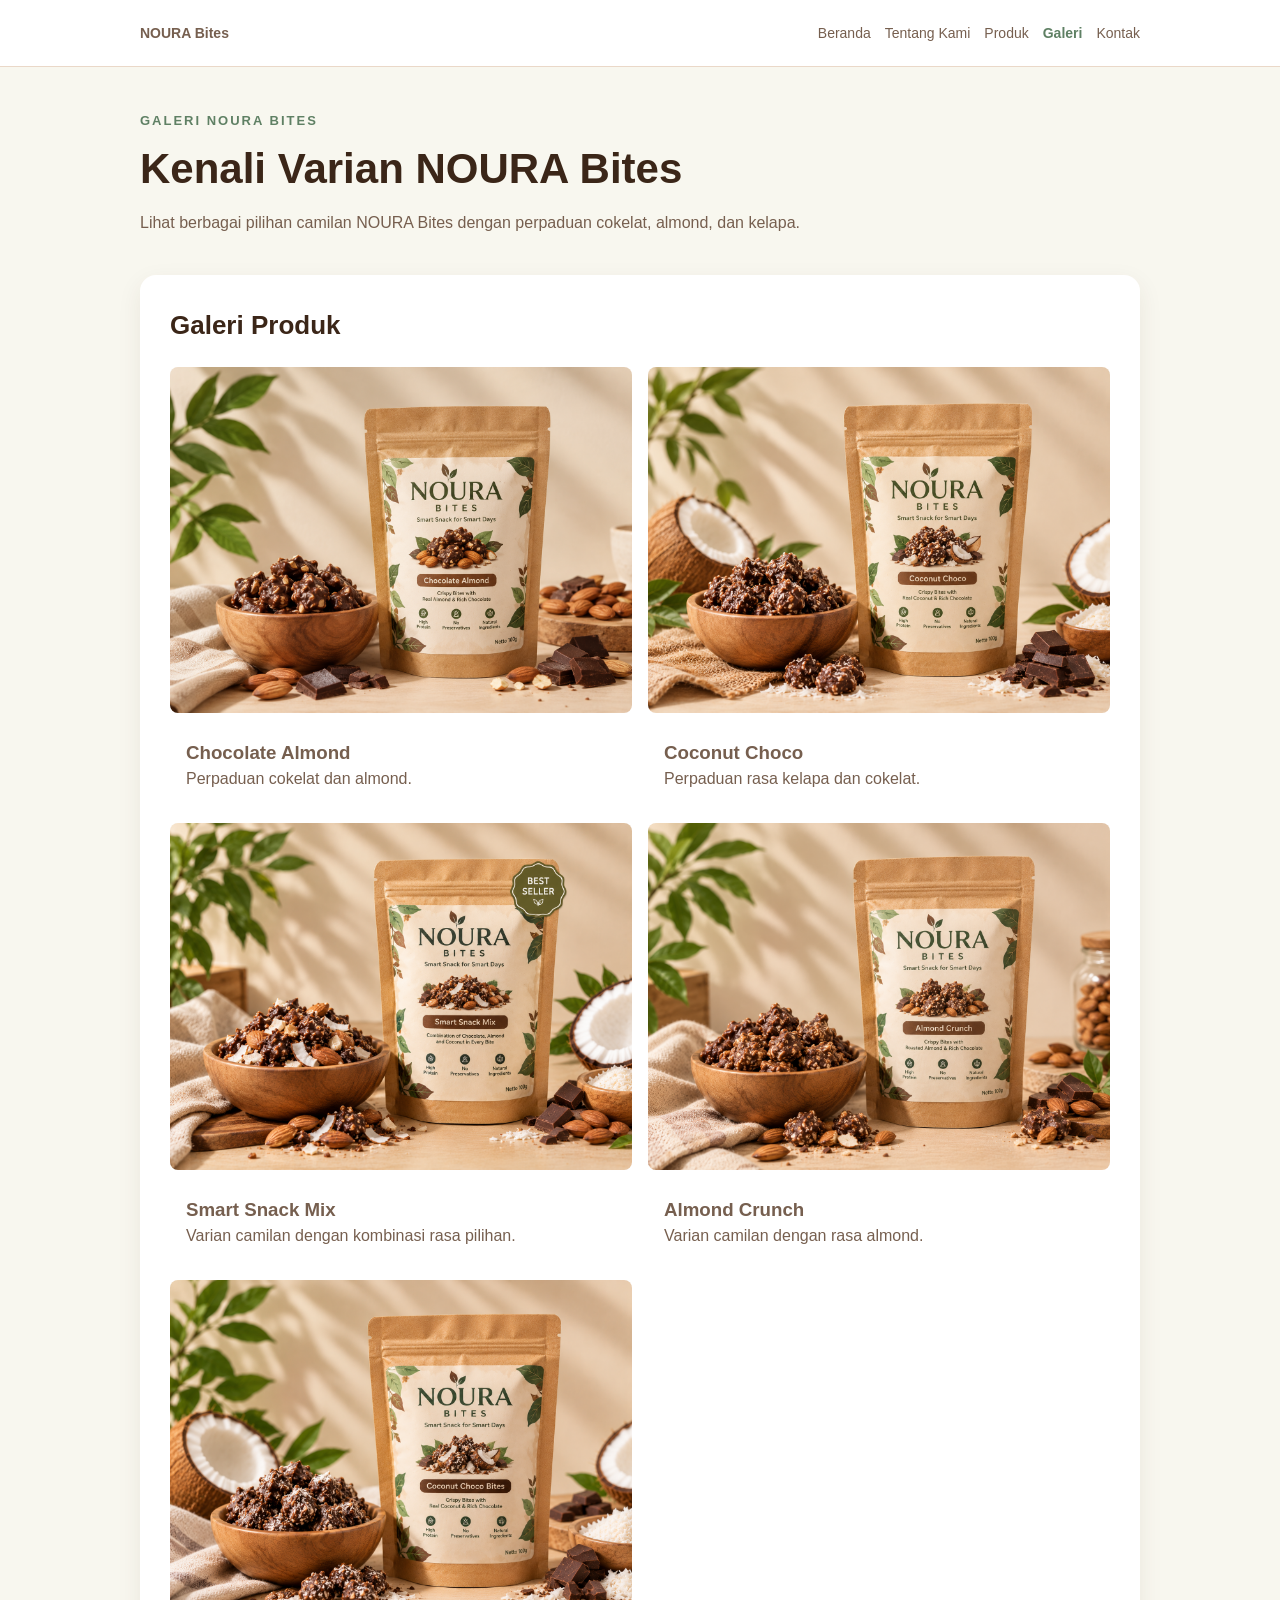
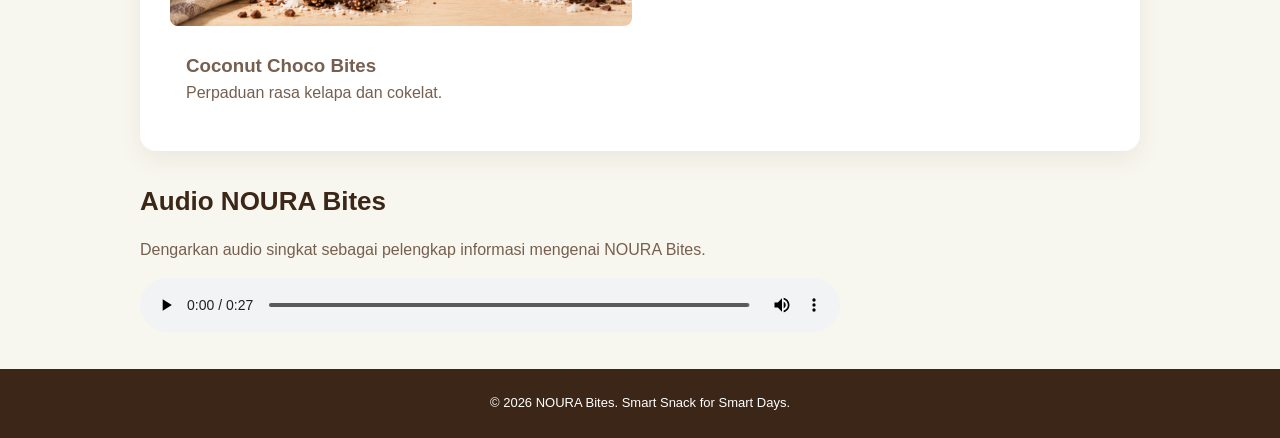
==== commit 48e30dbe: "feat(p07): implementasi responsive mobile-first" ====
--- a/galeri.html
+++ b/galeri.html
@@ -7,71 +7,95 @@
     <link rel="stylesheet" href="css/style.css">
 </head>
 <body>
-    <!-- SKIP LINK -->
     <a class="skip-link" href="#konten">Lewati ke konten utama</a>
 
-    <!-- HEADER -->
     <header class="site-header">
         <nav class="nav" aria-label="Navigasi Utama">
             <a class="brand" href="index.html">NOURA Bites</a>
             <ul>
-                <li>
-                    <a href="index.html">Beranda</a>
-                </li>
-                <li>
-                    <a href="tentang.html">Tentang Kami</a>
-                </li>
-                <li>
-                    <a href="produk.html">Produk</a>
-                </li>
-                <li>
-                    <a href="galeri.html" aria-current="page">Galeri</a>
-                </li>
-                <li>
-                    <a href="kontak.html">Kontak</a>
-                </li>
+                <li><a href="index.html">Beranda</a></li>
+                <li><a href="tentang.html">Tentang Kami</a></li>
+                <li><a href="produk.html">Produk</a></li>
+                <li><a href="galeri.html" aria-current="page">Galeri</a></li>
+                <li><a href="kontak.html">Kontak</a></li>
             </ul>
         </nav>
     </header>
 
-    <!-- MAIN -->
     <main id="konten" class="page">
-        <!-- PENGANTAR GALERI -->
         <section class="gallery-intro" aria-labelledby="galeri-title">
-            <p class="eyebrow">GALERI</p>
-            <h1 id="galeri-title">Galeri NOURA Bites</h1>
-            <p>Lihat beberapa kegiatan dan proses yang berkaitan dengan produk NOURA Bites</p>
+            <p class="eyebrow">GALERI NOURA BITES</p>
+            <h1 id="galeri-title">Kenali Varian NOURA Bites</h1>
+            <p>
+                Lihat berbagai pilihan camilan NOURA Bites dengan perpaduan
+                cokelat, almond, dan kelapa.
+            </p>
         </section>
 
-        <section class="gallery-process" aria-labelledby="proses-title">
-            <h2 id="proses-title">Proses Pembuatan</h2>
+        <section class="gallery-process" aria-labelledby="produk-galeri-title">
+            <h2 id="produk-galeri-title">Galeri Produk</h2>
+
             <div class="gallery-grid">
                 <figure class="media-card">
-                    <img src="assets/images/proses-noura.png"
-                         alt="Ilustrasi proses pembuatan camilan NOURA Bites">
-                    <figcaption>Ilustrasi proses pembuatan camilan NOURA Bites sebelum dikemas</figcaption>
+                    <img src="assets/images/produk-chocolate_almond.png" width="640" height="480" loading="lazy"
+                         alt="Kemasan camilan Chocolate Almond NOURA Bites">
+                    <figcaption>
+                        <h3>Chocolate Almond</h3>
+                        <p>Perpaduan cokelat dan almond.</p>
+                    </figcaption>
                 </figure>
+
                 <figure class="media-card">
-                    <img src="assets/images/produk-noura.png"
-                         alt="Produk dan kemasan NOURA Bites">
-                    <figcaption>Produk dan kemasan NOURA Bites</figcaption>
+                    <img src="assets/images/produk-coconut_hoco.png" width="640" height="480" loading="lazy"
+                         alt="Kemasan camilan Coconut Choco NOURA Bites">
+                    <figcaption>
+                        <h3>Coconut Choco</h3>
+                        <p>Perpaduan rasa kelapa dan cokelat.</p>
+                    </figcaption>
+                </figure>
+
+                <figure class="media-card">
+                    <img src="assets/images/produk-smart_snack_mix.png" width="640" height="480" loading="lazy"
+                         alt="Kemasan Smart Snack Mix NOURA Bites">
+                    <figcaption>
+                        <h3>Smart Snack Mix</h3>
+                        <p>Varian camilan dengan kombinasi rasa pilihan.</p>
+                    </figcaption>
+                </figure>
+
+                <figure class="media-card">
+                    <img src="assets/images/produk-almond_crunch.png" width="640" height="480" loading="lazy"
+                         alt="Kemasan camilan Almond Crunch NOURA Bites">
+                    <figcaption>
+                        <h3>Almond Crunch</h3>
+                        <p>Varian camilan dengan rasa almond.</p>
+                    </figcaption>
+                </figure>
+                 <figure class="media-card">
+                    <img src="assets/images/produk-coconut_choco.png" width="640" height="480" loading="lazy"
+                         alt="Kemasan camilan Coconut Choco Bites NOURA Bites">
+                    <figcaption>
+                        <h3>Coconut Choco Bites</h3>
+                        <p>Perpaduan rasa kelapa dan cokelat.</p>
+                    </figcaption>
                 </figure>
             </div>
         </section>
 
         <section class="gallery-audio" aria-labelledby="audio-title">
             <h2 id="audio-title">Audio NOURA Bites</h2>
-            <p id="audio-description">Audio singkat yang dapat digunakan sebagai pelengkap informasi mengenai NOURA Bites</p>
+            <p id="audio-description">
+                Dengarkan audio singkat sebagai pelengkap informasi
+                mengenai NOURA Bites.
+            </p>
+
             <audio controls aria-describedby="audio-description">
-                <source src="assets/audio/noura-bites.mp3"
-                        type="audio/mpeg">
-                        Browser anda tidak mendukung pemutaran audio
+                <source src="assets/audio/noura-bites.mp3" type="audio/mpeg">
+                Browser Anda tidak mendukung pemutaran audio.
             </audio>
         </section>
     </main>
 
-
-    <!-- FOOTER -->
     <footer class="site-footer">
         <p>© 2026 NOURA Bites. Smart Snack for Smart Days.</p>
     </footer>
--- a/css/style.css
+++ b/css/style.css
@@ -65,6 +65,7 @@
 }
 
 
+
 /* ==================================================
    2. HEADER DAN NAVIGASI
    ================================================== */
@@ -76,20 +77,23 @@
 }
 
 .nav {
-    width: 90%;
+    width: 100%;
     max-width: 1000px;
     margin: 0 auto;
 
-    /* FLEXBOX */
     display: flex;
+    flex-direction: row;
     align-items: center;
     justify-content: space-between;
-    gap: var(--space-3);
+    flex-wrap: wrap;
+    gap: 12px;
 }
 
 .brand {
     display: inline-block;
+    flex-shrink: 0;
     margin-bottom: 0;
+
     color: var(--color-primary-strong);
     font-size: 20px;
     font-weight: bold;
@@ -98,8 +102,11 @@
 
 .nav ul {
     display: flex;
+    flex-direction: row;
     flex-wrap: wrap;
-    gap: var(--space-2);
+    align-items: center;
+    justify-content: flex-end;
+    gap: 8px 14px;
 
     margin: 0;
     padding: 0;
@@ -111,8 +118,10 @@
 }
 
 .nav a {
+    display: inline-block;
+    padding-block: 0.25rem;
     color: var(--color-muted);
-    font-size: 15px;
+    font-size: 14px;
     text-decoration: none;
 }
 
@@ -177,7 +186,7 @@
 
 .section-heading h1 {
     margin-bottom: 15px;
-    font-size: 42px;
+    font-size: clamp(1.75rem, 1.3rem + 2.2vw, 2.625rem);
     line-height: 1.2;
 }
 
@@ -227,7 +236,7 @@
 
     /* GRID */
     display: grid;
-    grid-template-columns: 1.2fr 0.8fr;
+    grid-template-columns: minmax(0, 1fr);
     align-items: center;
     gap: var(--space-4);
 
@@ -241,7 +250,8 @@
 
 .hero h1 {
     margin-bottom: 18px;
-    font-size: 58px;
+    /* FLUIDA: 2rem (320px) -> 3.625rem (lebar besar) */
+    font-size: clamp(2rem, 1.2rem + 4vw, 3.625rem);
     line-height: 1.1;
 }
 
@@ -278,7 +288,14 @@
 }
 
 .products {
-    display: block;
+    /* FLUIDA: kolom otomatis, kartu min. 16rem, tidak pernah melebihi lebar wadah */
+    display: grid;
+    grid-template-columns: repeat(auto-fit, minmax(min(100%, 16rem), 1fr));
+    gap: var(--space-4);
+}
+
+.products .product-card {
+    margin-bottom: 0;
 }
 
 .product-card {
@@ -479,7 +496,7 @@
 
 .product-intro h1 {
     margin-bottom: 15px;
-    font-size: 42px;
+    font-size: clamp(1.75rem, 1.3rem + 2.2vw, 2.625rem);
     line-height: 1.2;
 }
 
@@ -536,7 +553,7 @@
 
 .product-grid {
     display: grid;
-    grid-template-columns: repeat(3, minmax(0, 1fr));
+    grid-template-columns: 1fr;
     align-items: stretch;
     gap: var(--space-4);
 }
@@ -719,6 +736,23 @@
 }
 
 
+/* WRAPPER TABEL RESPONSIVE */
+.table-scroll {
+    max-width: 100%;
+    overflow-x: auto;
+}
+
+.table-scroll:focus-visible {
+    outline: 3px solid var(--color-focus);
+    outline-offset: 3px;
+}
+
+.table-scroll table {
+    /* berbasis konten: kolom "Coconut Choco Bites" + ukuran + harga */
+    min-width: 28rem;
+}
+
+
 /* ==================================================
    13. HALAMAN GALERI
    ================================================== */
@@ -729,7 +763,7 @@
 
 .gallery-intro h1 {
     margin-bottom: 15px;
-    font-size: 42px;
+    font-size: clamp(1.75rem, 1.3rem + 2.2vw, 2.625rem);
     line-height: 1.2;
 }
 
@@ -741,9 +775,9 @@
 /* GRID GALERI */
 
 .gallery-grid {
-    /* GRID */
+    /* GRID: baseline mobile-first, satu kolom */
     display: grid;
-    grid-template-columns: repeat(2, minmax(0, 1fr));
+    grid-template-columns: 1fr;
     gap: var(--space-3);
 }
 
@@ -752,7 +786,7 @@
 
 .gallery-process {
     margin-bottom: 30px;
-    padding: 30px;
+    padding: clamp(1.25rem, 0.5rem + 3.5vw, 1.875rem);
 
     background-color: var(--color-surface);
     border-radius: var(--radius-md);
@@ -768,19 +802,26 @@
 /* GAMBAR GALERI */
 
 .gallery-process figure {
+    display: flex;
+    flex-direction: column;
+    min-width: 0;
     margin: 0;
     padding: 0;
+    overflow: hidden;
 }
 
 .gallery-process img {
     display: block;
-
     width: 100%;
     max-width: 800px;
-
+    height: auto;
     margin: 0 auto;
-
     border-radius: var(--radius-sm);
+}
+
+.gallery-process figcaption {
+    flex: 1;
+    padding: var(--space-3);
 }
 
 figcaption {
@@ -821,7 +862,7 @@
 
 .contact-layout {
     display: grid;
-    grid-template-columns: 0.85fr 1.15fr;
+    grid-template-columns: 1fr;
     align-items: start;
     gap: var(--space-4);
     margin-top: var(--space-5);
@@ -839,7 +880,7 @@
 
 .contact-layout .about-section h1 {
     margin-bottom: var(--space-3);
-    font-size: 38px;
+    font-size: clamp(1.75rem, 1.2rem + 2.4vw, 2.375rem);
     line-height: 1.2;
 }
 
@@ -866,7 +907,7 @@
     max-width: none;
 
     margin: 0;
-    padding: 35px;
+    padding: clamp(1.25rem, 0.6rem + 3.5vw, 2.1875rem);
 
     background-color: var(--color-surface);
     border: 1px solid var(--color-border);
@@ -987,7 +1028,7 @@
     max-width: 750px;
 
     margin: 0 auto 60px;
-    padding: 35px;
+    padding: clamp(1.25rem, 0.6rem + 3.5vw, 2.1875rem);
 
     background-color: var(--color-surface);
     border: 1px solid var(--color-border);
@@ -1008,6 +1049,7 @@
     padding: 18px;
 
     white-space: pre-wrap;
+    overflow-wrap: anywhere;
 
     color: var(--color-text);
     background-color: #f4f7ef;
@@ -1076,38 +1118,68 @@
 }
 
 
-/* ==================================================
-   18. RESPONSIVE - TABLET
-   ================================================== */
-
-@media (max-width: 800px) {
+
+/* ==================================================
+   18. RESPONSIVE MOBILE-FIRST
+   ================================================== */
+
+/* Layar menengah: navigasi horizontal dan galeri 2 kolom */
+@media (min-width: 42rem) {
+    .gallery-grid {
+        grid-template-columns: repeat(2, minmax(0, 1fr));
+    }
 
     .hero {
-        text-align: center;
+        text-align: left;
     }
 
     .hero-content {
-        width: 100%;
+        width: auto;
     }
 
     .hero-description {
-        margin-right: auto;
-        margin-left: auto;
+        margin-right: 0;
+        margin-left: 0;
     }
 
     .promo-section {
-        flex-direction: column;
-        text-align: center;
-    }
-}
-
-
-/* ==================================================
-   19. RESPONSIVE - HP
-   ================================================== */
-
-@media (max-width: 500px) {
-
+        flex-direction: row;
+        text-align: left;
+    }
+}
+
+/* Layar lebih lebar: hero dua kolom dan produk dua kolom */
+@media (min-width: 48rem) {
+    .hero {
+        grid-template-columns: 1.2fr 0.8fr;
+    }
+
+    .product-grid {
+        grid-template-columns: repeat(2, minmax(0, 1fr));
+    }
+}
+
+/* Desktop: produk tiga kolom dan kontak dua kolom */
+@media (min-width: 60rem) {
+    .nav {
+        flex-wrap: nowrap;
+    }
+
+    .nav ul {
+        flex-wrap: nowrap;
+    }
+
+    .product-grid {
+        grid-template-columns: repeat(3, minmax(0, 1fr));
+    }
+
+    .contact-layout {
+        grid-template-columns: 0.85fr 1.15fr;
+    }
+}
+
+/* Penyesuaian tipografi dan ruang pada layar sempit */
+@media (max-width: 31.25rem) {
     .page,
     .nav {
         width: 92%;
@@ -1115,12 +1187,12 @@
 
     .nav {
         align-items: flex-start;
+    }
+
+    .nav ul {
         flex-direction: column;
-    }
-
-    .nav li {
-        margin-right: 0;
-        margin-bottom: 5px;
+        align-items: flex-start;
+        gap: var(--space-2);
     }
 
     .nav a {
@@ -1128,21 +1200,11 @@
     }
 
     .hero {
-        padding: 45px 0;
-    }
-
-    .hero h1 {
-        font-size: 45px;
+        padding: 45px 20px;
     }
 
     .hero-text {
         font-size: 20px;
-    }
-
-    .section-heading h1,
-    .product-intro h1,
-    .gallery-intro h1 {
-        font-size: 32px;
     }
 
     .section-heading h2 {
@@ -1168,4 +1230,21 @@
         padding: 9px 10px;
         font-size: 14px;
     }
+}
+
+/* ==================================================
+   19. PREFERENSI GERAK
+   ================================================== */
+
+@media (prefers-reduced-motion: reduce) {
+    *,
+    *::before,
+    *::after {
+        transition: none !important;
+    }
+
+    .product-card:hover,
+    .product-grid .product-card:hover {
+        transform: none;
+    }
 }
